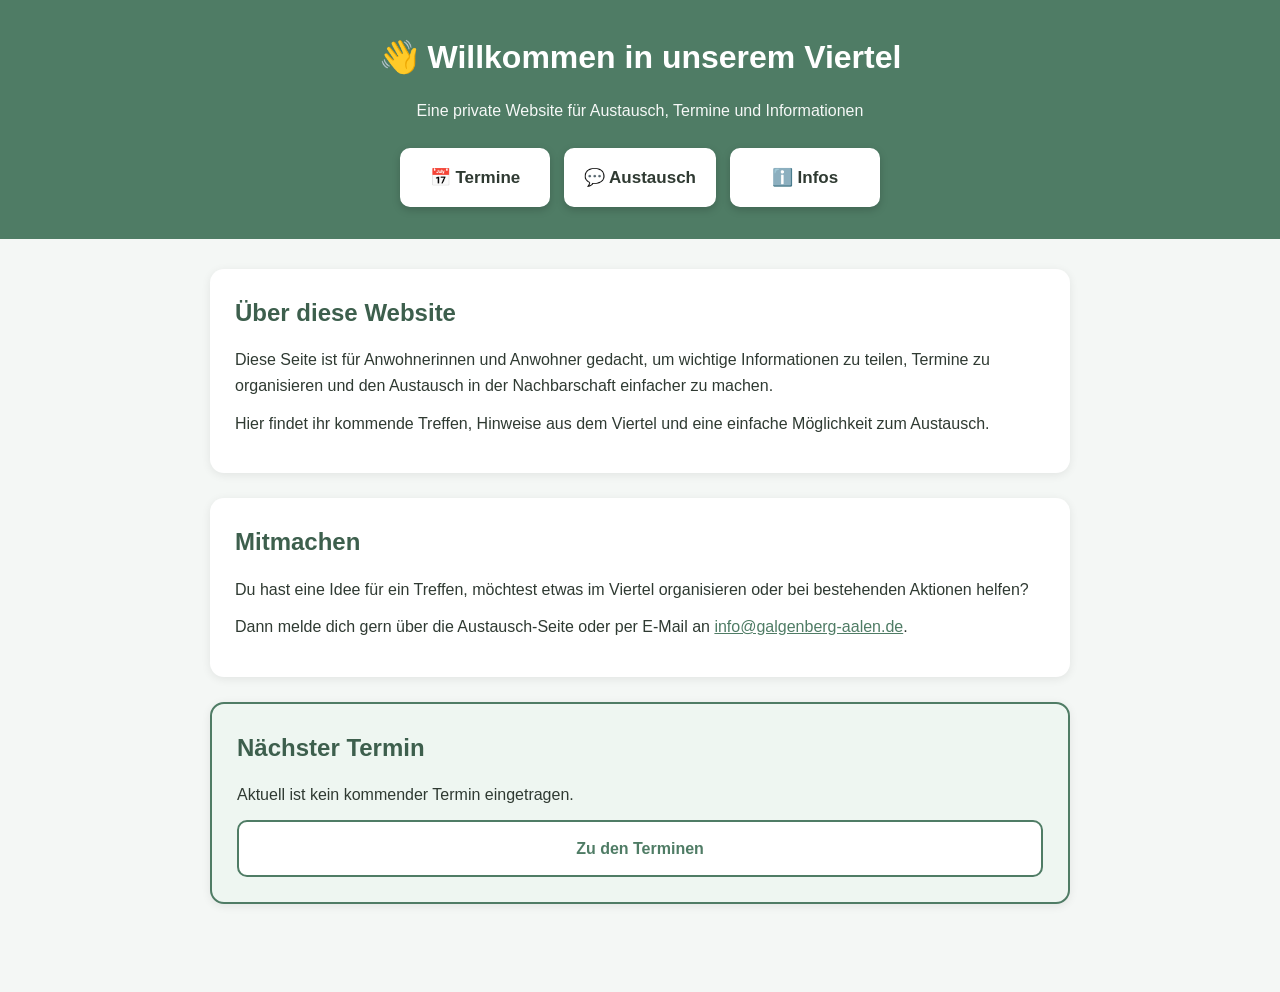
==== index.html @ ee24a467 "Update index.html" ====
<!-- ==========================================
     index.html
     ========================================== -->

<!DOCTYPE html>
<html lang="de">
<head>
  <meta charset="UTF-8">
  <meta name="viewport" content="width=device-width, initial-scale=1.0">
  <meta name="robots" content="noindex, nofollow">
  <title>Nachbarschaft Galgenberg</title>
  <link rel="canonical" href="https://galgenbergaalen.github.io/Nachbarschaft/index.html">
  <link rel="stylesheet" href="styles.css">
</head>
<body>

  <header>
    <h1>👋 Willkommen in unserem Viertel</h1>
    <p>Eine private Website für Austausch, Termine und Informationen</p>

    <nav class="header-nav" aria-label="Hauptnavigation">
      <ul class="header-button-list">
        <li><a class="header-link-button" href="events.html">📅 Termine</a></li>
        <li><a class="header-link-button" href="contact.html">💬 Austausch</a></li>
        <li><a class="header-link-button" href="info.html">ℹ️ Infos</a></li>
      </ul>
    </nav>
  </header>

  <main>

    <article class="box">
      <h2>Über diese Website</h2>
      <p>
        Diese Seite ist für Anwohnerinnen und Anwohner gedacht, um wichtige Informationen zu teilen,
        Termine zu organisieren und den Austausch in der Nachbarschaft einfacher zu machen.
      </p>
      <p>
        Hier findet ihr kommende Treffen, Hinweise aus dem Viertel und eine einfache Möglichkeit zum Austausch.
      </p>
    </article>

    <article class="box">
      <h2>Mitmachen</h2>
      <p>
        Du hast eine Idee für ein Treffen, möchtest etwas im Viertel organisieren oder bei bestehenden Aktionen helfen?
      </p>
      <p>
        Dann melde dich gern über die Austausch-Seite oder per E-Mail an
        <a href="mailto:info@galgenberg-aalen.de">info@galgenberg-aalen.de</a>.
      </p>
    </article>

    <article class="box highlight-box" id="nextEventBox">
      <h2>Nächster Termin</h2>
      <div id="nextEventContent">
        <p>Wird geladen ...</p>
      </div>
      <a class="link-button" href="events.html">Zu den Terminen</a>
    </article>

  </main>

  <footer id="footer"></footer>

  <script src="events-data.js"></script>
  <script src="footer-include.js"></script>

  <script>
    function getTodayString() {
      const today = new Date();
      const year = today.getFullYear();
      const month = String(today.getMonth() + 1).padStart(2, "0");
      const day = String(today.getDate()).padStart(2, "0");
      return `${year}-${month}-${day}`;
    }

    function formatDate(dateString) {
      const date = new Date(`${dateString}T00:00:00`);
      return date.toLocaleDateString("de-DE", {
        weekday: "long",
        day: "2-digit",
        month: "long",
        year: "numeric"
      });
    }

    function shouldShowCancelNote(event) {
      return event.isCancelled === true &&
             event.cancelNote &&
             event.cancelNote.trim() !== "" &&
             event.date === getTodayString();
    }

    function getNextEvent() {
      const today = getTodayString();

      return events
        .filter(event => event.date >= today)
        .sort((a, b) => {
          if (a.date === b.date) {
            return a.startTime.localeCompare(b.startTime);
          }
          return a.date.localeCompare(b.date);
        })[0];
    }

    function renderNextEvent() {
      const container = document.getElementById("nextEventContent");
      const nextEvent = getNextEvent();

      if (!nextEvent) {
        container.innerHTML = `
          <p>Aktuell ist kein kommender Termin eingetragen.</p>
        `;
        return;
      }

      const isToday = nextEvent.date === getTodayString();
      const showCancelNote = shouldShowCancelNote(nextEvent);

      let statusText = "Nächster Termin";
      let statusClass = "next-event-status";

      if (isToday) {
        statusText = "Heute";
        statusClass += " status-today";
      }

      if (nextEvent.isCancelled) {
        statusText = isToday ? "Heute mit Hinweis" : "Geänderter Termin";
        statusClass += " status-cancelled";
      }

      container.innerHTML = `
        <p class="${statusClass}">${statusText}</p>

        <div class="${nextEvent.isCancelled ? "cancelled-text" : ""}">
          <p class="next-date">${formatDate(nextEvent.date)} um ${nextEvent.startTime} Uhr</p>
          <p class="next-title">${nextEvent.title}</p>
          <p>${nextEvent.shortText}</p>
          <p class="muted-text"><strong>Treffpunkt:</strong> ${nextEvent.location}</p>
        </div>

        ${showCancelNote ? `
          <div class="weather-note-box">
            ${nextEvent.cancelNote}
          </div>
        ` : ""}
      `;
    }

    renderNextEvent();
  </script>

</body>
</html>
---- styles.css ----
/* ==========================================
   styles.css
   ========================================== */

* {
    margin: 0;
    padding: 0;
    box-sizing: border-box;
}

body {
    font-family: Arial, sans-serif;
    background-color: #f4f7f5;
    color: #2f3a32;
    line-height: 1.6;
}

header {
    background-color: #4f7c65;
    color: white;
    text-align: center;
    padding: 32px 20px;
}

header p {
    margin-top: 8px;
    margin-bottom: 0;
    opacity: 0.95;
}

/* ==========================================
   Header-Navigation
   ========================================== */

.header-nav {
    margin-top: 24px;
}

.header-button-list {
    list-style: none;
    display: flex;
    justify-content: center;
    gap: 14px;
    padding: 0;
    margin: 0;
    flex-wrap: wrap;
}

.header-button-list li {
    margin: 0;
}

.header-link-button {
    display: inline-block;
    min-width: 150px;
    background-color: #ffffff;
    color: #2f3a32;
    text-decoration: none;
    padding: 14px 18px;
    border: 2px solid #ffffff;
    border-radius: 10px;
    font-size: 17px;
    font-weight: bold;
    box-shadow: 0 3px 8px rgba(0, 0, 0, 0.18);
    transition: background-color 0.2s ease, color 0.2s ease, transform 0.2s ease;
}

.header-link-button:hover {
    background-color: #f4f7f5;
    color: #2f3a32;
    text-decoration: none;
    transform: translateY(-2px);
}

main {
    max-width: 900px;
    margin: 30px auto;
    padding: 0 20px;
}

footer {
    text-align: center;
    padding: 24px 20px;
    color: #666;
    font-size: 14px;
    margin-top: 40px;
}

footer p {
    margin-bottom: 8px;
}

footer p:last-child {
    margin-bottom: 0;
}

footer a {
    color: #4f7c65;
    text-decoration: none;
    margin: 0 6px;
}

footer a:hover {
    text-decoration: underline;
}

h1, h2, h3 {
    margin-bottom: 15px;
}

h2 {
    color: #3d5f4d;
}

p {
    margin-bottom: 12px;
}

a {
    color: #4f7c65;
}

a:hover {
    text-decoration: underline;
}

/* ==========================================
   Allgemeine Boxen / Karten
   ========================================== */

.box {
    background: white;
    padding: 25px;
    border-radius: 14px;
    box-shadow: 0 2px 10px rgba(0, 0, 0, 0.08);
    margin-bottom: 25px;
}

.box:last-child {
    margin-bottom: 0;
}

.highlight-box {
    background: #eef6f1;
    border: 2px solid #4f7c65;
}

.content-image {
    display: block;
    width: 100%;
    border-radius: 12px;
    margin-top: 20px;
}

/* ==========================================
   Button-Links
   ========================================== */

.link-button,
.back-link,
.calendar-link {
    display: inline-block;
    background-color: white;
    color: #4f7c65;
    text-decoration: none;
    padding: 14px 18px;
    border: 2px solid #4f7c65;
    border-radius: 10px;
    font-weight: bold;
    transition: background-color 0.2s ease, color 0.2s ease, transform 0.2s ease;
}

.link-button:hover,
.back-link:hover,
.calendar-link:hover {
    background-color: #4f7c65;
    color: white;
    text-decoration: none;
    transform: translateY(-2px);
}

.link-button {
    display: block;
    width: 100%;
    text-align: center;
}

.back-link {
    margin-top: 24px;
}

.calendar-link {
    margin-top: 0;
    text-align: center;
    display: inline-flex;
    align-items: center;
    justify-content: center;
    gap: 8px;
}

.calendar-icon {
    font-size: 16px;
    line-height: 1;
}

.all-ics-link {
    width: 100%;
}

.sub-nav {
    margin-bottom: 20px;
    display: flex;
    gap: 12px;
    flex-wrap: wrap;
}

/* ==========================================
   Listen / Navigation
   ========================================== */

.button-list {
    list-style: none;
    padding: 0;
    margin: 0;
}

.button-list li {
    margin-bottom: 12px;
}

.button-list li:last-child {
    margin-bottom: 0;
}

/* ==========================================
   Startseite
   ========================================== */

.next-event-status {
    display: inline-block;
    background: #757575;
    color: white;
    border-radius: 999px;
    padding: 6px 10px;
    font-size: 13px;
    font-weight: bold;
    margin-bottom: 12px;
}

.next-date {
    font-size: 20px;
    font-weight: bold;
    color: #4f7c65;
    margin-bottom: 8px;
}

.next-title {
    font-size: 18px;
    margin-bottom: 10px;
}

.is-cancelled {
    text-decoration: line-through;
    opacity: 0.7;
}

.muted-text {
    color: #617066;
}

.cta-box p:last-child {
    margin-bottom: 0;
}

.weather-note-box {
    margin: 16px 0 20px;
    padding: 14px 16px;
    background-color: #fff7ef;
    border: 2px solid #f28c28;
    border-radius: 12px;
    color: #b85c00;
    font-weight: bold;
    line-height: 1.5;
}

/* ==========================================
   Events
   ========================================== */

.events-controls {
    margin-bottom: 20px;
}

.filter-bar {
    display: flex;
    gap: 10px;
    margin-bottom: 14px;
    flex-wrap: wrap;
}

.filter-button {
    border: none;
    padding: 10px 14px;
    border-radius: 8px;
    cursor: pointer;
    background: #e7efe9;
    color: #2f3a32;
    font-size: 14px;
    transition: background 0.2s ease, color 0.2s ease;
}

.filter-button:hover {
    background: #dbe8de;
}

.filter-button.active {
    background: #4f7c65;
    color: white;
}

#eventList {
    list-style: none;
    padding: 0;
    margin: 0;
}

.event-item {
    margin-bottom: 12px;
}

.event-link {
    display: block;
    width: 100%;
    text-align: left;
    padding: 16px;
    border-radius: 12px;
    background: #fff;
    cursor: pointer;
    box-shadow: 0 2px 6px rgba(0, 0, 0, 0.08);
    transition: transform 0.2s ease, background 0.2s ease, box-shadow 0.2s ease;
    position: relative;
    border: none;
    font-size: 16px;
    color: #2f3a32;
}

.event-link:hover {
    background: #edf4ef;
    transform: translateY(-2px);
    box-shadow: 0 6px 16px rgba(0, 0, 0, 0.10);
}

.event-link.active {
    border: 2px solid #4f7c65;
}

.next-event {
    border: 2px solid #ff9800;
    background: #fff8e6;
}

.next-event::before {
    content: "Nächster Termin";
    position: absolute;
    top: -10px;
    left: 10px;
    background: #ff9800;
    color: white;
    padding: 3px 8px;
    font-size: 12px;
    border-radius: 6px;
}

.today-event {
    border: 2px solid #d32f2f;
    background: #fdecec;
}

.today-event::before {
    content: "Heute";
    position: absolute;
    top: -10px;
    left: 10px;
    background: #d32f2f;
    color: white;
    padding: 3px 8px;
    font-size: 12px;
    border-radius: 6px;
    font-weight: bold;
}

.cancelled-event {
    border: 2px solid #757575;
    background: #f4f4f4;
    opacity: 0.95;
    text-decoration: line-through;
}

.cancelled-event::before {
    content: "Heute nur Stehbier aufgrund des Wetters";
    position: absolute;
    top: -10px;
    left: 10px;
    background: #757575;
    color: white;
    padding: 4px 8px;
    font-size: 11px;
    border-radius: 6px;
    font-weight: bold;
    max-width: calc(100% - 20px);
    white-space: normal;
    line-height: 1.3;
}

.past-event {
    opacity: 0.75;
}

.hidden {
    display: none;
}

.event-details {
    margin-top: 30px;
    padding-top: 10px;
}

#selectedEvent {
    display: none;
    color: #4f7c65;
    margin-bottom: 15px;
}

#eventImage {
    display: none;
    width: 100%;
    max-height: 420px;
    object-fit: contain;
    border-radius: 12px;
    opacity: 0;
    transform: translateY(15px);
    transition: opacity 0.5s ease, transform 0.5s ease;
    margin-bottom: 16px;
}

#eventImage.visible {
    opacity: 1;
    transform: translateY(0);
}

.event-meta {
    display: none;
    background: #f8fbf9;
    border-radius: 12px;
    padding: 18px;
    margin-top: 10px;
}

.event-meta p:last-child {
    margin-bottom: 0;
}

.status-badge {
    display: inline-block;
    background: #4f7c65;
    color: white;
    border-radius: 999px;
    padding: 6px 10px;
    font-size: 13px;
    font-weight: bold;
    margin-bottom: 12px;
}

.status-cancelled {
    background: #757575;
}

.status-today {
    background: #d32f2f;
}

.cancel-note {
    background: #fff3cd;
    border-left: 4px solid #ff9800;
    padding: 12px 14px;
    border-radius: 10px;
    margin-bottom: 14px;
    color: #5b4a00;
}

.calendar-buttons {
    display: flex;
    gap: 12px;
    flex-wrap: wrap;
    margin-top: 18px;
}

.all-events-download {
    margin-top: 24px;
}

#noResults {
    display: none;
    margin-top: 10px;
    color: #6b756d;
}

/* ==========================================
   Austausch
   ========================================== */

.notice {
    background: #f8fbf9;
    border-left: 4px solid #4f7c65;
    padding: 14px 16px;
    border-radius: 10px;
}

/* ==========================================
   Fokus
   ========================================== */

.link-button:focus,
.back-link:focus,
.calendar-link:focus,
.filter-button:focus,
.event-link:focus,
.header-link-button:focus,
footer a:focus {
    outline: 3px solid #ff9800;
    outline-offset: 2px;
}

/* ==========================================
   Responsive
   ========================================== */

@media (max-width: 700px) {
    header {
        padding: 24px 16px;
    }

    .header-button-list {
        flex-direction: column;
        align-items: stretch;
    }

    .header-link-button {
        width: 100%;
    }

    main {
        margin: 20px auto;
        padding: 0 14px;
    }

    .box {
        padding: 18px;
    }

    .filter-bar,
    .sub-nav,
    .calendar-buttons {
        flex-direction: column;
        align-items: stretch;
    }

    .filter-button,
    .back-link,
    .calendar-link,
    .all-ics-link {
        width: 100%;
        text-align: center;
    }

    .event-link {
        font-size: 15px;
        padding: 14px;
    }

    .next-date {
        font-size: 18px;
    }

    .next-title {
        font-size: 17px;
    }
}
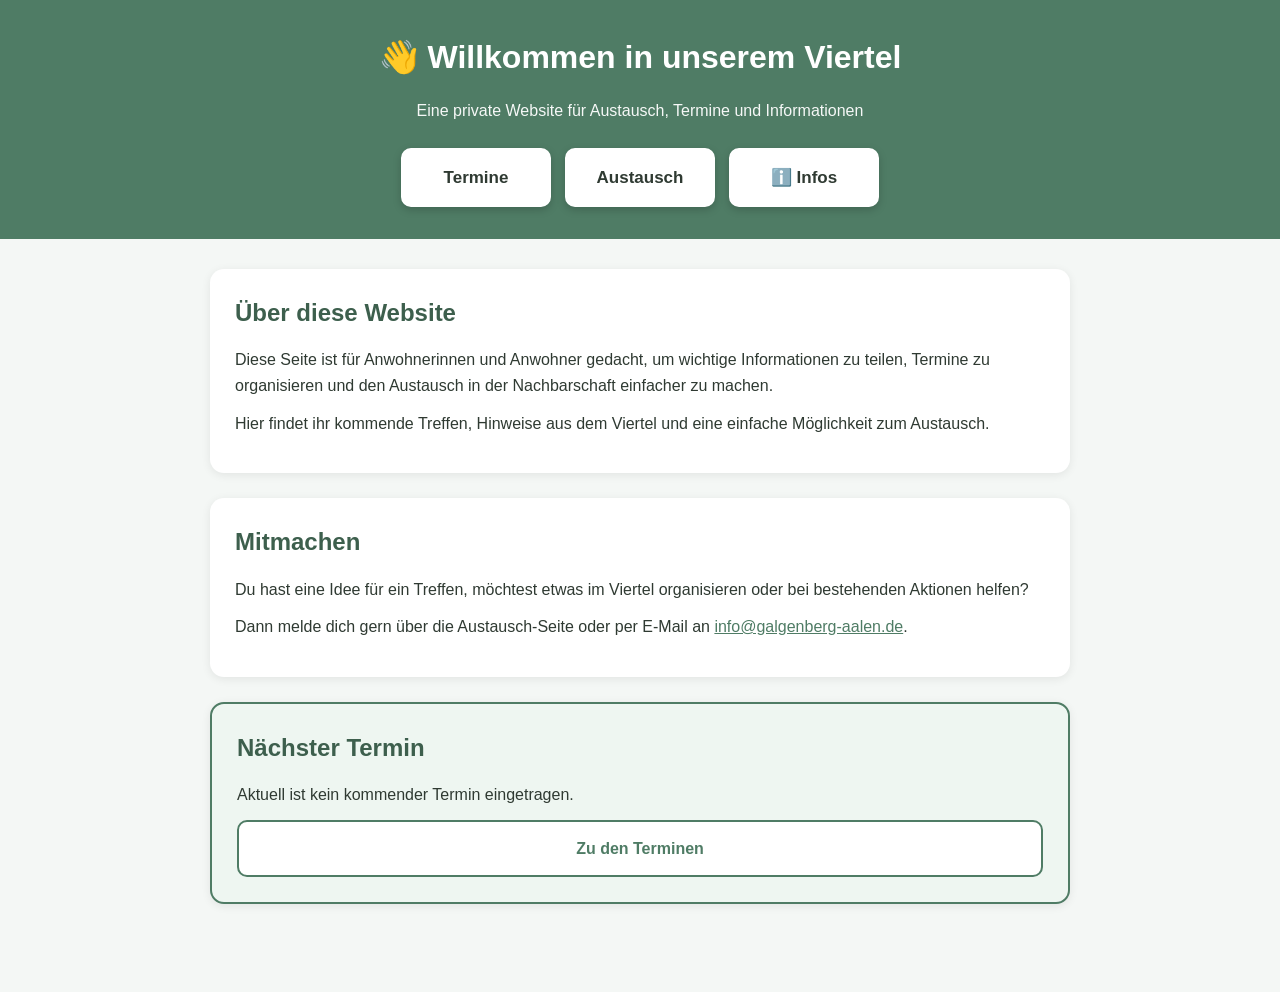
==== commit 2ad22235: "Update index.html" ====
--- a/index.html
+++ b/index.html
@@ -19,10 +19,10 @@
     <p>Eine private Website für Austausch, Termine und Informationen</p>
 
     <nav class="header-nav" aria-label="Hauptnavigation">
-      <ul class="header-button-list">
-        <li><a class="header-link-button" href="events.html">📅 Termine</a></li>
-        <li><a class="header-link-button" href="contact.html">💬 Austausch</a></li>
-        <li><a class="header-link-button" href="info.html">ℹ️ Infos</a></li>
+           <ul class="header-button-list">
+  <li><a href="events.html" class="header-link-button"> Termine</a></li>
+  <li><a href="austausch.html" class="header-link-button"> Austausch</a></li>
+  <li><a href="infos.html" class="header-link-button">ℹ️ Infos</a></li>
       </ul>
     </nav>
   </header>
--- a/styles.css
+++ b/styles.css
@@ -3,29 +3,29 @@
    ========================================== */
 
 * {
-    margin: 0;
-    padding: 0;
-    box-sizing: border-box;
+  margin: 0;
+  padding: 0;
+  box-sizing: border-box;
 }
 
 body {
-    font-family: Arial, sans-serif;
-    background-color: #f4f7f5;
-    color: #2f3a32;
-    line-height: 1.6;
+  font-family: Arial, sans-serif;
+  background-color: #f4f7f5;
+  color: #2f3a32;
+  line-height: 1.6;
 }
 
 header {
-    background-color: #4f7c65;
-    color: white;
-    text-align: center;
-    padding: 32px 20px;
+  background-color: #4f7c65;
+  color: white;
+  text-align: center;
+  padding: 32px 20px;
 }
 
 header p {
-    margin-top: 8px;
-    margin-bottom: 0;
-    opacity: 0.95;
+  margin-top: 8px;
+  margin-bottom: 0;
+  opacity: 0.95;
 }
 
 /* ==========================================
@@ -33,95 +33,97 @@
    ========================================== */
 
 .header-nav {
-    margin-top: 24px;
+  margin-top: 24px;
 }
 
 .header-button-list {
-    list-style: none;
-    display: flex;
-    justify-content: center;
-    gap: 14px;
-    padding: 0;
-    margin: 0;
-    flex-wrap: wrap;
+  list-style: none;
+  display: flex;
+  justify-content: center;
+  gap: 14px;
+  padding: 0;
+  margin: 0;
+  flex-wrap: wrap;
 }
 
 .header-button-list li {
-    margin: 0;
+  margin: 0;
 }
 
 .header-link-button {
-    display: inline-block;
-    min-width: 150px;
-    background-color: #ffffff;
-    color: #2f3a32;
-    text-decoration: none;
-    padding: 14px 18px;
-    border: 2px solid #ffffff;
-    border-radius: 10px;
-    font-size: 17px;
-    font-weight: bold;
-    box-shadow: 0 3px 8px rgba(0, 0, 0, 0.18);
-    transition: background-color 0.2s ease, color 0.2s ease, transform 0.2s ease;
+  display: inline-block;
+  min-width: 150px;
+  background-color: #ffffff;
+  color: #2f3a32;
+  text-decoration: none;
+  padding: 14px 18px;
+  border: 2px solid #ffffff;
+  border-radius: 10px;
+  font-size: 17px;
+  font-weight: bold;
+  box-shadow: 0 3px 8px rgba(0, 0, 0, 0.18);
+  transition: background-color 0.2s ease, color 0.2s ease, transform 0.2s ease;
 }
 
 .header-link-button:hover {
-    background-color: #f4f7f5;
-    color: #2f3a32;
-    text-decoration: none;
-    transform: translateY(-2px);
+  background-color: #f4f7f5;
+  color: #2f3a32;
+  text-decoration: none;
+  transform: translateY(-2px);
 }
 
 main {
-    max-width: 900px;
-    margin: 30px auto;
-    padding: 0 20px;
+  max-width: 900px;
+  margin: 30px auto;
+  padding: 0 20px;
 }
 
 footer {
-    text-align: center;
-    padding: 24px 20px;
-    color: #666;
-    font-size: 14px;
-    margin-top: 40px;
+  text-align: center;
+  padding: 24px 20px;
+  color: #666;
+  font-size: 14px;
+  margin-top: 40px;
 }
 
 footer p {
-    margin-bottom: 8px;
+  margin-bottom: 8px;
 }
 
 footer p:last-child {
-    margin-bottom: 0;
+  margin-bottom: 0;
 }
 
 footer a {
-    color: #4f7c65;
-    text-decoration: none;
-    margin: 0 6px;
+  color: #4f7c65;
+  text-decoration: none;
+  margin: 0 6px;
 }
 
 footer a:hover {
-    text-decoration: underline;
-}
-
-h1, h2, h3 {
-    margin-bottom: 15px;
+  text-decoration: underline;
+}
+
+h1,
+h2,
+h3 {
+  margin-bottom: 15px;
 }
 
 h2 {
-    color: #3d5f4d;
+  color: #3d5f4d;
 }
 
 p {
-    margin-bottom: 12px;
+  margin-bottom: 12px;
 }
 
 a {
-    color: #4f7c65;
+  color: #4f7c65;
 }
 
 a:hover {
-    text-decoration: underline;
+  text-decoration: underline;
 }
 
 /* ==========================================
@@ -129,27 +131,27 @@
    ========================================== */
 
 .box {
-    background: white;
-    padding: 25px;
-    border-radius: 14px;
-    box-shadow: 0 2px 10px rgba(0, 0, 0, 0.08);
-    margin-bottom: 25px;
+  background: white;
+  padding: 25px;
+  border-radius: 14px;
+  box-shadow: 0 2px 10px rgba(0, 0, 0, 0.08);
+  margin-bottom: 25px;
 }
 
 .box:last-child {
-    margin-bottom: 0;
+  margin-bottom: 0;
 }
 
 .highlight-box {
-    background: #eef6f1;
-    border: 2px solid #4f7c65;
+  background: #eef6f1;
+  border: 2px solid #4f7c65;
 }
 
 .content-image {
-    display: block;
-    width: 100%;
-    border-radius: 12px;
-    margin-top: 20px;
+  display: block;
+  width: 100%;
+  border-radius: 12px;
+  margin-top: 20px;
 }
 
 /* ==========================================
@@ -159,59 +161,59 @@
 .link-button,
 .back-link,
 .calendar-link {
-    display: inline-block;
-    background-color: white;
-    color: #4f7c65;
-    text-decoration: none;
-    padding: 14px 18px;
-    border: 2px solid #4f7c65;
-    border-radius: 10px;
-    font-weight: bold;
-    transition: background-color 0.2s ease, color 0.2s ease, transform 0.2s ease;
+  display: inline-block;
+  background-color: white;
+  color: #4f7c65;
+  text-decoration: none;
+  padding: 14px 18px;
+  border: 2px solid #4f7c65;
+  border-radius: 10px;
+  font-weight: bold;
+  transition: background-color 0.2s ease, color 0.2s ease, transform 0.2s ease;
 }
 
 .link-button:hover,
 .back-link:hover,
 .calendar-link:hover {
-    background-color: #4f7c65;
-    color: white;
-    text-decoration: none;
-    transform: translateY(-2px);
+  background-color: #4f7c65;
+  color: white;
+  text-decoration: none;
+  transform: translateY(-2px);
 }
 
 .link-button {
-    display: block;
-    width: 100%;
-    text-align: center;
+  display: block;
+  width: 100%;
+  text-align: center;
 }
 
 .back-link {
-    margin-top: 24px;
+  margin-top: 24px;
 }
 
 .calendar-link {
-    margin-top: 0;
-    text-align: center;
-    display: inline-flex;
-    align-items: center;
-    justify-content: center;
-    gap: 8px;
+  margin-top: 0;
+  text-align: center;
+  display: inline-flex;
+  align-items: center;
+  justify-content: center;
+  gap: 8px;
 }
 
 .calendar-icon {
-    font-size: 16px;
-    line-height: 1;
+  font-size: 16px;
+  line-height: 1;
 }
 
 .all-ics-link {
-    width: 100%;
+  width: 100%;
 }
 
 .sub-nav {
-    margin-bottom: 20px;
-    display: flex;
-    gap: 12px;
-    flex-wrap: wrap;
+  margin-bottom: 20px;
+  display: flex;
+  gap: 12px;
+  flex-wrap: wrap;
 }
 
 /* ==========================================
@@ -219,17 +221,17 @@
    ========================================== */
 
 .button-list {
-    list-style: none;
-    padding: 0;
-    margin: 0;
+  list-style: none;
+  padding: 0;
+  margin: 0;
 }
 
 .button-list li {
-    margin-bottom: 12px;
+  margin-bottom: 12px;
 }
 
 .button-list li:last-child {
-    margin-bottom: 0;
+  margin-bottom: 0;
 }
 
 /* ==========================================
@@ -237,50 +239,60 @@
    ========================================== */
 
 .next-event-status {
-    display: inline-block;
-    background: #757575;
-    color: white;
-    border-radius: 999px;
-    padding: 6px 10px;
-    font-size: 13px;
-    font-weight: bold;
-    margin-bottom: 12px;
+  display: inline-block;
+  background: #757575;
+  color: white;
+  border-radius: 999px;
+  padding: 6px 10px;
+  font-size: 13px;
+  font-weight: bold;
+  margin-bottom: 12px;
 }
 
 .next-date {
-    font-size: 20px;
-    font-weight: bold;
-    color: #4f7c65;
-    margin-bottom: 8px;
+  font-size: 20px;
+  font-weight: bold;
+  color: #4f7c65;
+  margin-bottom: 8px;
 }
 
 .next-title {
-    font-size: 18px;
-    margin-bottom: 10px;
-}
-
-.is-cancelled {
-    text-decoration: line-through;
-    opacity: 0.7;
+  font-size: 18px;
+  margin-bottom: 10px;
+}
+
+.status-cancelled {
+  background: #757575;
+}
+
+.status-today {
+  background: #d32f2f;
+}
+
+.cancelled-text {
+  text-decoration: line-through;
+  opacity: 0.7;
 }
 
 .muted-text {
-    color: #617066;
+  color: #617066;
 }
 
 .cta-box p:last-child {
-    margin-bottom: 0;
+  margin-bottom: 0;
 }
 
 .weather-note-box {
-    margin: 16px 0 20px;
-    padding: 14px 16px;
-    background-color: #fff7ef;
-    border: 2px solid #f28c28;
-    border-radius: 12px;
-    color: #b85c00;
-    font-weight: bold;
-    line-height: 1.5;
+  margin: 16px 0 20px;
+  padding: 14px 16px;
+  background-color: #fff7ef;
+  border: 2px solid #f28c28;
+  border-radius: 12px;
+  color: #b85c00;
+  font-weight: bold;
+  line-height: 1.5;
+  text-decoration: none;
+  opacity: 1;
 }
 
 /* ==========================================
@@ -288,221 +300,210 @@
    ========================================== */
 
 .events-controls {
-    margin-bottom: 20px;
+  margin-bottom: 20px;
 }
 
 .filter-bar {
-    display: flex;
-    gap: 10px;
-    margin-bottom: 14px;
-    flex-wrap: wrap;
+  display: flex;
+  gap: 10px;
+  margin-bottom: 14px;
+  flex-wrap: wrap;
 }
 
 .filter-button {
-    border: none;
-    padding: 10px 14px;
-    border-radius: 8px;
-    cursor: pointer;
-    background: #e7efe9;
-    color: #2f3a32;
-    font-size: 14px;
-    transition: background 0.2s ease, color 0.2s ease;
+  border: none;
+  padding: 10px 14px;
+  border-radius: 8px;
+  cursor: pointer;
+  background: #e7efe9;
+  color: #2f3a32;
+  font-size: 14px;
+  transition: background 0.2s ease, color 0.2s ease;
 }
 
 .filter-button:hover {
-    background: #dbe8de;
+  background: #dbe8de;
 }
 
 .filter-button.active {
-    background: #4f7c65;
-    color: white;
+  background: #4f7c65;
+  color: white;
 }
 
 #eventList {
-    list-style: none;
-    padding: 0;
-    margin: 0;
+  list-style: none;
+  padding: 0;
+  margin: 0;
 }
 
 .event-item {
-    margin-bottom: 12px;
+  margin-bottom: 12px;
 }
 
 .event-link {
-    display: block;
-    width: 100%;
-    text-align: left;
-    padding: 16px;
-    border-radius: 12px;
-    background: #fff;
-    cursor: pointer;
-    box-shadow: 0 2px 6px rgba(0, 0, 0, 0.08);
-    transition: transform 0.2s ease, background 0.2s ease, box-shadow 0.2s ease;
-    position: relative;
-    border: none;
-    font-size: 16px;
-    color: #2f3a32;
+  display: block;
+  width: 100%;
+  text-align: left;
+  padding: 16px;
+  border-radius: 12px;
+  background: #fff;
+  cursor: pointer;
+  box-shadow: 0 2px 6px rgba(0, 0, 0, 0.08);
+  transition: transform 0.2s ease, background 0.2s ease, box-shadow 0.2s ease;
+  position: relative;
+  border: none;
+  font-size: 16px;
+  color: #2f3a32;
 }
 
 .event-link:hover {
-    background: #edf4ef;
-    transform: translateY(-2px);
-    box-shadow: 0 6px 16px rgba(0, 0, 0, 0.10);
+  background: #edf4ef;
+  transform: translateY(-2px);
+  box-shadow: 0 6px 16px rgba(0, 0, 0, 0.10);
 }
 
 .event-link.active {
-    border: 2px solid #4f7c65;
+  border: 2px solid #4f7c65;
+}
+
+.event-link-content {
+  display: block;
 }
 
 .next-event {
-    border: 2px solid #ff9800;
-    background: #fff8e6;
+  border: 2px solid #ff9800;
+  background: #fff8e6;
 }
 
 .next-event::before {
-    content: "Nächster Termin";
-    position: absolute;
-    top: -10px;
-    left: 10px;
-    background: #ff9800;
-    color: white;
-    padding: 3px 8px;
-    font-size: 12px;
-    border-radius: 6px;
+  content: "Nächster Termin";
+  position: absolute;
+  top: -10px;
+  left: 10px;
+  background: #ff9800;
+  color: white;
+  padding: 3px 8px;
+  font-size: 12px;
+  border-radius: 6px;
 }
 
 .today-event {
-    border: 2px solid #d32f2f;
-    background: #fdecec;
+  border: 2px solid #d32f2f;
+  background: #fdecec;
 }
 
 .today-event::before {
-    content: "Heute";
-    position: absolute;
-    top: -10px;
-    left: 10px;
-    background: #d32f2f;
-    color: white;
-    padding: 3px 8px;
-    font-size: 12px;
-    border-radius: 6px;
-    font-weight: bold;
+  content: "Heute";
+  position: absolute;
+  top: -10px;
+  left: 10px;
+  background: #d32f2f;
+  color: white;
+  padding: 3px 8px;
+  font-size: 12px;
+  border-radius: 6px;
+  font-weight: bold;
 }
 
 .cancelled-event {
-    border: 2px solid #757575;
-    background: #f4f4f4;
-    opacity: 0.95;
-    text-decoration: line-through;
-}
-
-.cancelled-event::before {
-    content: "Heute nur Stehbier aufgrund des Wetters";
-    position: absolute;
-    top: -10px;
-    left: 10px;
-    background: #757575;
-    color: white;
-    padding: 4px 8px;
-    font-size: 11px;
-    border-radius: 6px;
-    font-weight: bold;
-    max-width: calc(100% - 20px);
-    white-space: normal;
-    line-height: 1.3;
+  border: 2px solid #757575;
+  background: #f4f4f4;
+  opacity: 0.95;
+}
+
+.cancelled-event .event-link-content {
+  text-decoration: line-through;
+  opacity: 0.7;
+}
+
+.event-list-note {
+  display: block;
+  margin-top: 12px;
+  padding: 12px 14px;
+  background-color: #fff7ef;
+  border: 2px solid #f28c28;
+  border-radius: 12px;
+  color: #b85c00;
+  font-weight: bold;
+  line-height: 1.5;
+  text-decoration: none;
+  opacity: 1;
 }
 
 .past-event {
-    opacity: 0.75;
+  opacity: 0.75;
 }
 
 .hidden {
-    display: none;
+  display: none;
 }
 
 .event-details {
-    margin-top: 30px;
-    padding-top: 10px;
+  margin-top: 30px;
+  padding-top: 10px;
 }
 
 #selectedEvent {
-    display: none;
-    color: #4f7c65;
-    margin-bottom: 15px;
+  display: none;
+  color: #4f7c65;
+  margin-bottom: 15px;
 }
 
 #eventImage {
-    display: none;
-    width: 100%;
-    max-height: 420px;
-    object-fit: contain;
-    border-radius: 12px;
-    opacity: 0;
-    transform: translateY(15px);
-    transition: opacity 0.5s ease, transform 0.5s ease;
-    margin-bottom: 16px;
+  display: none;
+  width: 100%;
+  max-height: 420px;
+  object-fit: contain;
+  border-radius: 12px;
+  opacity: 0;
+  transform: translateY(15px);
+  transition: opacity 0.5s ease, transform 0.5s ease;
+  margin-bottom: 16px;
 }
 
 #eventImage.visible {
-    opacity: 1;
-    transform: translateY(0);
+  opacity: 1;
+  transform: translateY(0);
 }
 
 .event-meta {
-    display: none;
-    background: #f8fbf9;
-    border-radius: 12px;
-    padding: 18px;
-    margin-top: 10px;
+  display: none;
+  background: #f8fbf9;
+  border-radius: 12px;
+  padding: 18px;
+  margin-top: 10px;
 }
 
 .event-meta p:last-child {
-    margin-bottom: 0;
+  margin-bottom: 0;
 }
 
 .status-badge {
-    display: inline-block;
-    background: #4f7c65;
-    color: white;
-    border-radius: 999px;
-    padding: 6px 10px;
-    font-size: 13px;
-    font-weight: bold;
-    margin-bottom: 12px;
-}
-
-.status-cancelled {
-    background: #757575;
-}
-
-.status-today {
-    background: #d32f2f;
-}
-
-.cancel-note {
-    background: #fff3cd;
-    border-left: 4px solid #ff9800;
-    padding: 12px 14px;
-    border-radius: 10px;
-    margin-bottom: 14px;
-    color: #5b4a00;
+  display: inline-block;
+  background: #4f7c65;
+  color: white;
+  border-radius: 999px;
+  padding: 6px 10px;
+  font-size: 13px;
+  font-weight: bold;
+  margin-bottom: 12px;
 }
 
 .calendar-buttons {
-    display: flex;
-    gap: 12px;
-    flex-wrap: wrap;
-    margin-top: 18px;
+  display: flex;
+  gap: 12px;
+  flex-wrap: wrap;
+  margin-top: 18px;
 }
 
 .all-events-download {
-    margin-top: 24px;
+  margin-top: 24px;
 }
 
 #noResults {
-    display: none;
-    margin-top: 10px;
-    color: #6b756d;
+  display: none;
+  margin-top: 10px;
+  color: #6b756d;
 }
 
 /* ==========================================
@@ -510,10 +511,10 @@
    ========================================== */
 
 .notice {
-    background: #f8fbf9;
-    border-left: 4px solid #4f7c65;
-    padding: 14px 16px;
-    border-radius: 10px;
+  background: #f8fbf9;
+  border-left: 4px solid #4f7c65;
+  padding: 14px 16px;
+  border-radius: 10px;
 }
 
 /* ==========================================
@@ -527,8 +528,8 @@
 .event-link:focus,
 .header-link-button:focus,
 footer a:focus {
-    outline: 3px solid #ff9800;
-    outline-offset: 2px;
+  outline: 3px solid #ff9800;
+  outline-offset: 2px;
 }
 
 /* ==========================================
@@ -536,53 +537,53 @@
    ========================================== */
 
 @media (max-width: 700px) {
-    header {
-        padding: 24px 16px;
-    }
-
-    .header-button-list {
-        flex-direction: column;
-        align-items: stretch;
-    }
-
-    .header-link-button {
-        width: 100%;
-    }
-
-    main {
-        margin: 20px auto;
-        padding: 0 14px;
-    }
-
-    .box {
-        padding: 18px;
-    }
-
-    .filter-bar,
-    .sub-nav,
-    .calendar-buttons {
-        flex-direction: column;
-        align-items: stretch;
-    }
-
-    .filter-button,
-    .back-link,
-    .calendar-link,
-    .all-ics-link {
-        width: 100%;
-        text-align: center;
-    }
-
-    .event-link {
-        font-size: 15px;
-        padding: 14px;
-    }
-
-    .next-date {
-        font-size: 18px;
-    }
-
-    .next-title {
-        font-size: 17px;
-    }
-}
+  header {
+    padding: 24px 16px;
+  }
+
+  .header-button-list {
+    flex-direction: column;
+    align-items: stretch;
+  }
+
+  .header-link-button {
+    width: 100%;
+  }
+
+  main {
+    margin: 20px auto;
+    padding: 0 14px;
+  }
+
+  .box {
+    padding: 18px;
+  }
+
+  .filter-bar,
+  .sub-nav,
+  .calendar-buttons {
+    flex-direction: column;
+    align-items: stretch;
+  }
+
+  .filter-button,
+  .back-link,
+  .calendar-link,
+  .all-ics-link {
+    width: 100%;
+    text-align: center;
+  }
+
+  .event-link {
+    font-size: 15px;
+    padding: 14px;
+  }
+
+  .next-date {
+    font-size: 18px;
+  }
+
+  .next-title {
+    font-size: 17px;
+  }
+}
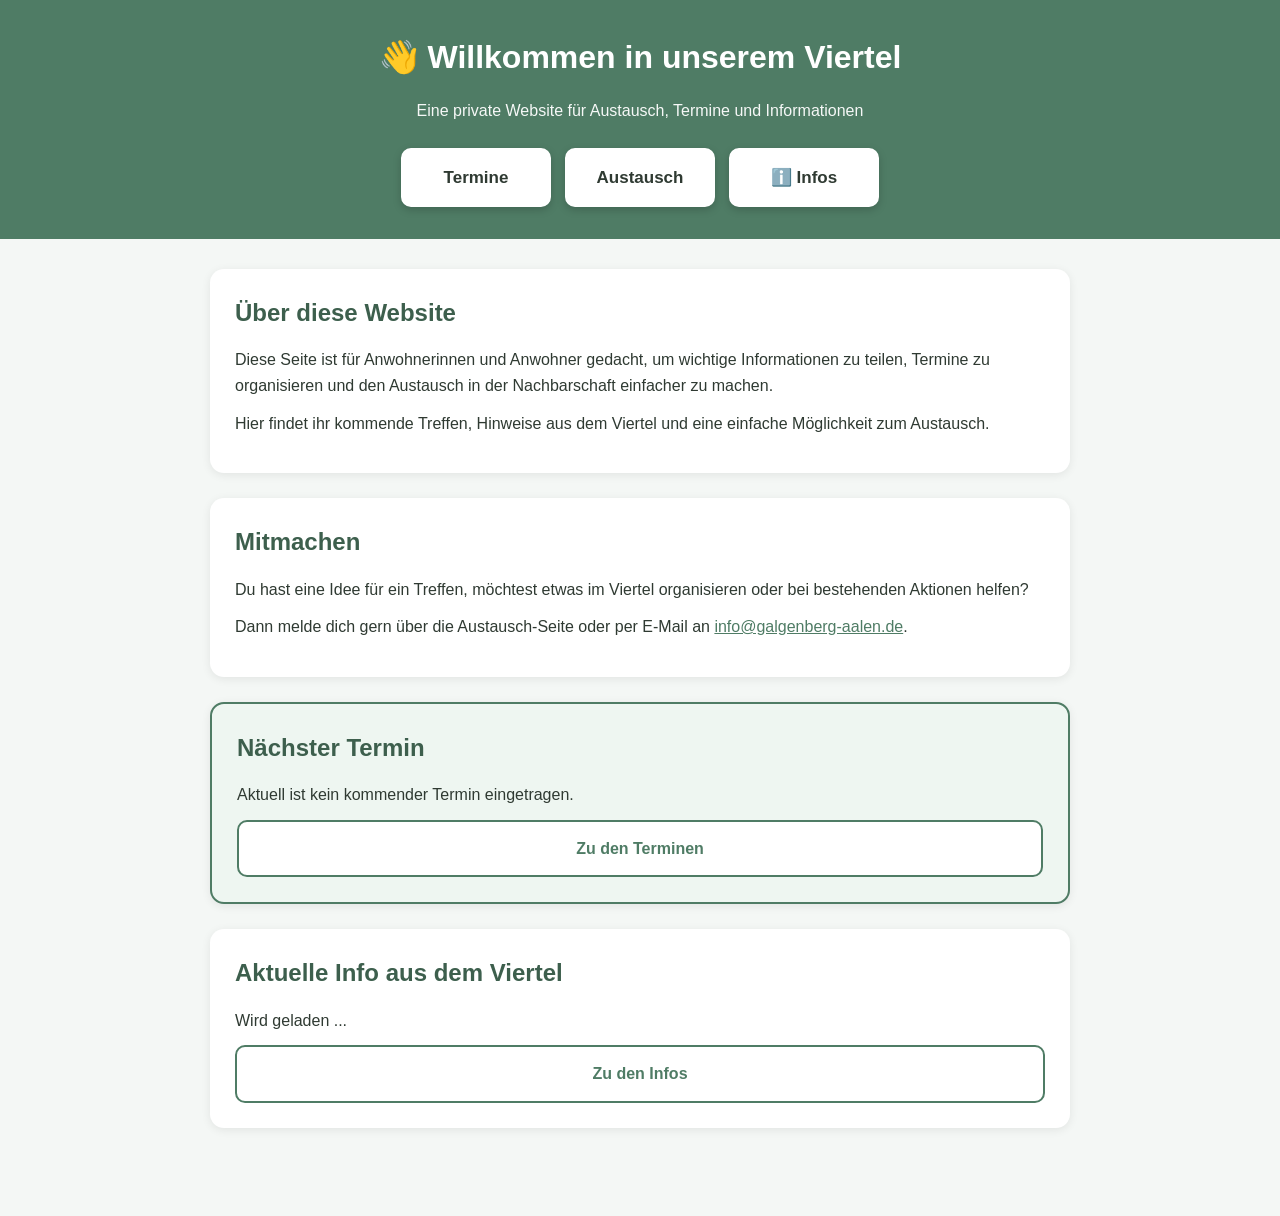
==== commit 627f7bed: "Update index.html" ====
--- a/index.html
+++ b/index.html
@@ -19,10 +19,10 @@
     <p>Eine private Website für Austausch, Termine und Informationen</p>
 
     <nav class="header-nav" aria-label="Hauptnavigation">
-           <ul class="header-button-list">
-  <li><a href="events.html" class="header-link-button"> Termine</a></li>
-  <li><a href="austausch.html" class="header-link-button"> Austausch</a></li>
-  <li><a href="infos.html" class="header-link-button">ℹ️ Infos</a></li>
+      <ul class="header-button-list">
+        <li><a href="events.html" class="header-link-button"> Termine</a></li>
+        <li><a href="austausch.html" class="header-link-button"> Austausch</a></li>
+        <li><a href="infos.html" class="header-link-button">ℹ️ Infos</a></li>
       </ul>
     </nav>
   </header>
@@ -59,11 +59,20 @@
       <a class="link-button" href="events.html">Zu den Terminen</a>
     </article>
 
+    <article class="box" id="latestInfoBox">
+      <h2>Aktuelle Info aus dem Viertel</h2>
+      <div id="latestInfoContent">
+        <p>Wird geladen ...</p>
+      </div>
+      <a class="link-button" href="infos.html">Zu den Infos</a>
+    </article>
+
   </main>
 
   <footer id="footer"></footer>
 
   <script src="events-data.js"></script>
+  <script src="infos-data.js"></script>
   <script src="footer-include.js"></script>
 
   <script>
@@ -150,7 +159,37 @@
       `;
     }
 
+    function getLatestInfo() {
+      return infos
+        .slice()
+        .sort((a, b) => b.date.localeCompare(a.date))[0];
+    }
+
+    function renderLatestInfo() {
+      const container = document.getElementById("latestInfoContent");
+      const latestInfo = getLatestInfo();
+
+      if (!latestInfo) {
+        container.innerHTML = `
+          <p>Aktuell ist keine Info eingetragen.</p>
+        `;
+        return;
+      }
+
+      container.innerHTML = `
+        <a href="infos.html" class="info-teaser-link">
+          <p class="info-status">Neuester Hinweis</p>
+          <p class="info-category">${latestInfo.category}</p>
+          <p class="info-date">${formatDate(latestInfo.date)}</p>
+          <p class="info-title">${latestInfo.title}</p>
+          <p>${latestInfo.shortText}</p>
+          <p class="muted-text"><strong>Ort:</strong> ${latestInfo.location}</p>
+        </a>
+      `;
+    }
+
     renderNextEvent();
+    renderLatestInfo();
   </script>
 
 </body>
--- a/styles.css
+++ b/styles.css
@@ -238,7 +238,8 @@
    Startseite
    ========================================== */
 
-.next-event-status {
+.next-event-status,
+.info-status {
   display: inline-block;
   background: #757575;
   color: white;
@@ -249,14 +250,16 @@
   margin-bottom: 12px;
 }
 
-.next-date {
+.next-date,
+.info-date {
   font-size: 20px;
   font-weight: bold;
   color: #4f7c65;
   margin-bottom: 8px;
 }
 
-.next-title {
+.next-title,
+.info-title {
   font-size: 18px;
   margin-bottom: 10px;
 }
@@ -293,6 +296,39 @@
   line-height: 1.5;
   text-decoration: none;
   opacity: 1;
+}
+
+.info-status {
+  background: #4f7c65;
+}
+
+.info-teaser-link {
+  display: block;
+  color: inherit;
+  text-decoration: none;
+  border-radius: 12px;
+  padding: 6px 0 2px;
+  transition: transform 0.2s ease;
+}
+
+.info-teaser-link:hover {
+  text-decoration: none;
+  transform: translateY(-2px);
+}
+
+.info-teaser-link p:last-child {
+  margin-bottom: 0;
+}
+
+.info-category {
+  display: inline-block;
+  font-size: 13px;
+  font-weight: bold;
+  color: #4f7c65;
+  background: #eef6f1;
+  border-radius: 999px;
+  padding: 6px 10px;
+  margin-bottom: 12px;
 }
 
 /* ==========================================
@@ -507,6 +543,55 @@
 }
 
 /* ==========================================
+   Infos
+   ========================================== */
+
+.info-list {
+  list-style: none;
+  padding: 0;
+  margin: 0;
+}
+
+.info-item {
+  background: #f8fbf9;
+  border-radius: 12px;
+  padding: 18px;
+  margin-bottom: 14px;
+  border-left: 4px solid #4f7c65;
+}
+
+.info-item:last-child {
+  margin-bottom: 0;
+}
+
+.info-item h3 {
+  margin-bottom: 8px;
+  font-size: 18px;
+}
+
+.info-item-date {
+  font-size: 14px;
+  font-weight: bold;
+  color: #4f7c65;
+  margin-bottom: 8px;
+}
+
+.info-item-meta {
+  color: #617066;
+  margin-bottom: 8px;
+}
+
+.info-item p:last-of-type {
+  margin-bottom: 0;
+}
+
+.info-item-link {
+  display: inline-block;
+  margin-top: 14px;
+  font-weight: bold;
+}
+
+/* ==========================================
    Austausch
    ========================================== */
 
@@ -527,7 +612,9 @@
 .filter-button:focus,
 .event-link:focus,
 .header-link-button:focus,
-footer a:focus {
+footer a:focus,
+.info-teaser-link:focus,
+.info-item-link:focus {
   outline: 3px solid #ff9800;
   outline-offset: 2px;
 }
@@ -579,11 +666,13 @@
     padding: 14px;
   }
 
-  .next-date {
+  .next-date,
+  .info-date {
     font-size: 18px;
   }
 
-  .next-title {
+  .next-title,
+  .info-title {
     font-size: 17px;
   }
 }
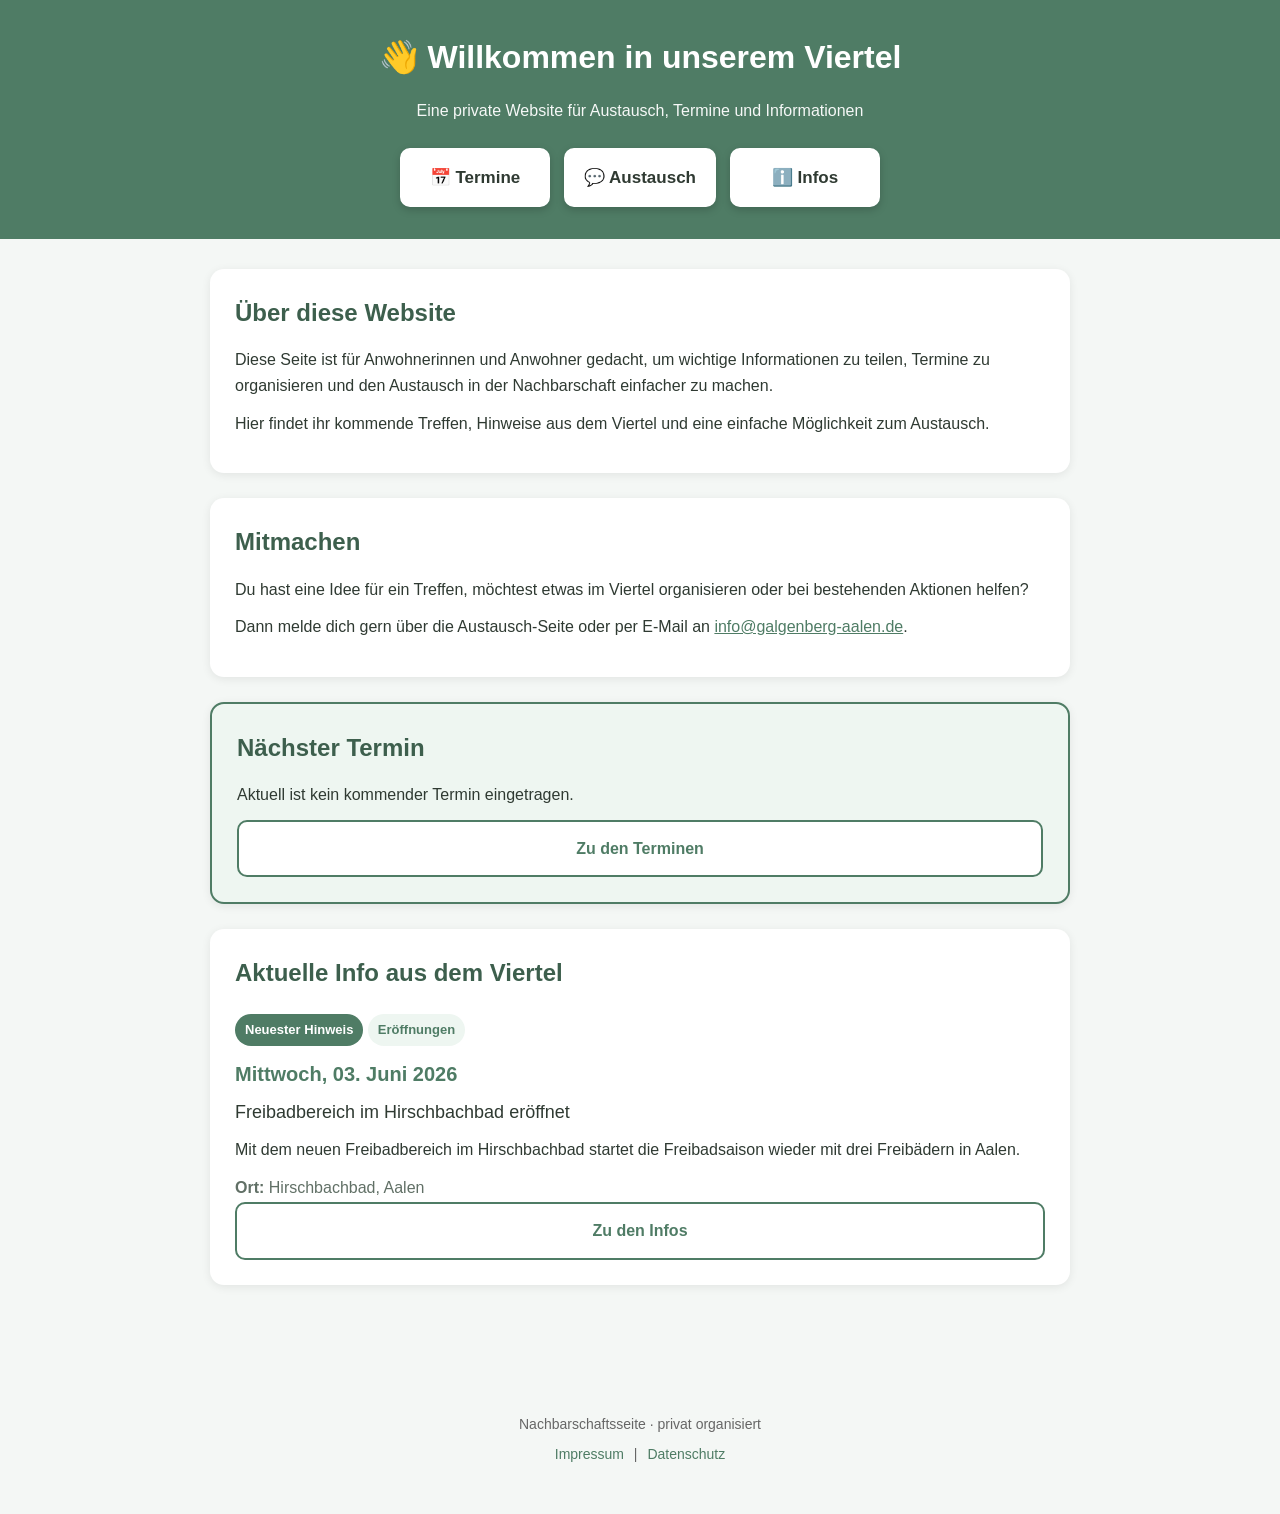
==== commit f298b470: "Update index.html" ====
--- a/index.html
+++ b/index.html
@@ -20,8 +20,8 @@
 
     <nav class="header-nav" aria-label="Hauptnavigation">
       <ul class="header-button-list">
-        <li><a href="events.html" class="header-link-button"> Termine</a></li>
-        <li><a href="austausch.html" class="header-link-button"> Austausch</a></li>
+        <li><a href="events.html" class="header-link-button">📅 Termine</a></li>
+        <li><a href="austausch.html" class="header-link-button">💬 Austausch</a></li>
         <li><a href="infos.html" class="header-link-button">ℹ️ Infos</a></li>
       </ul>
     </nav>
@@ -69,7 +69,7 @@
 
   </main>
 
-  <footer id="footer"></footer>
+  <footer id="site-footer" class="site-footer"></footer>
 
   <script src="events-data.js"></script>
   <script src="infos-data.js"></script>
--- a/styles.css
+++ b/styles.css
@@ -51,7 +51,9 @@
 }
 
 .header-link-button {
-  display: inline-block;
+  display: inline-flex;
+  align-items: center;
+  justify-content: center;
   min-width: 150px;
   background-color: #ffffff;
   color: #2f3a32;
@@ -78,7 +80,8 @@
   padding: 0 20px;
 }
 
-footer {
+footer,
+.site-footer {
   text-align: center;
   padding: 24px 20px;
   color: #666;
@@ -86,21 +89,25 @@
   margin-top: 40px;
 }
 
-footer p {
+footer p,
+.site-footer p {
   margin-bottom: 8px;
 }
 
-footer p:last-child {
-  margin-bottom: 0;
-}
-
-footer a {
+footer p:last-child,
+.site-footer p:last-child {
+  margin-bottom: 0;
+}
+
+footer a,
+.site-footer a {
   color: #4f7c65;
   text-decoration: none;
   margin: 0 6px;
 }
 
-footer a:hover {
+footer a:hover,
+.site-footer a:hover {
   text-decoration: underline;
 }
 
@@ -613,6 +620,7 @@
 .event-link:focus,
 .header-link-button:focus,
 footer a:focus,
+.site-footer a:focus,
 .info-teaser-link:focus,
 .info-item-link:focus {
   outline: 3px solid #ff9800;
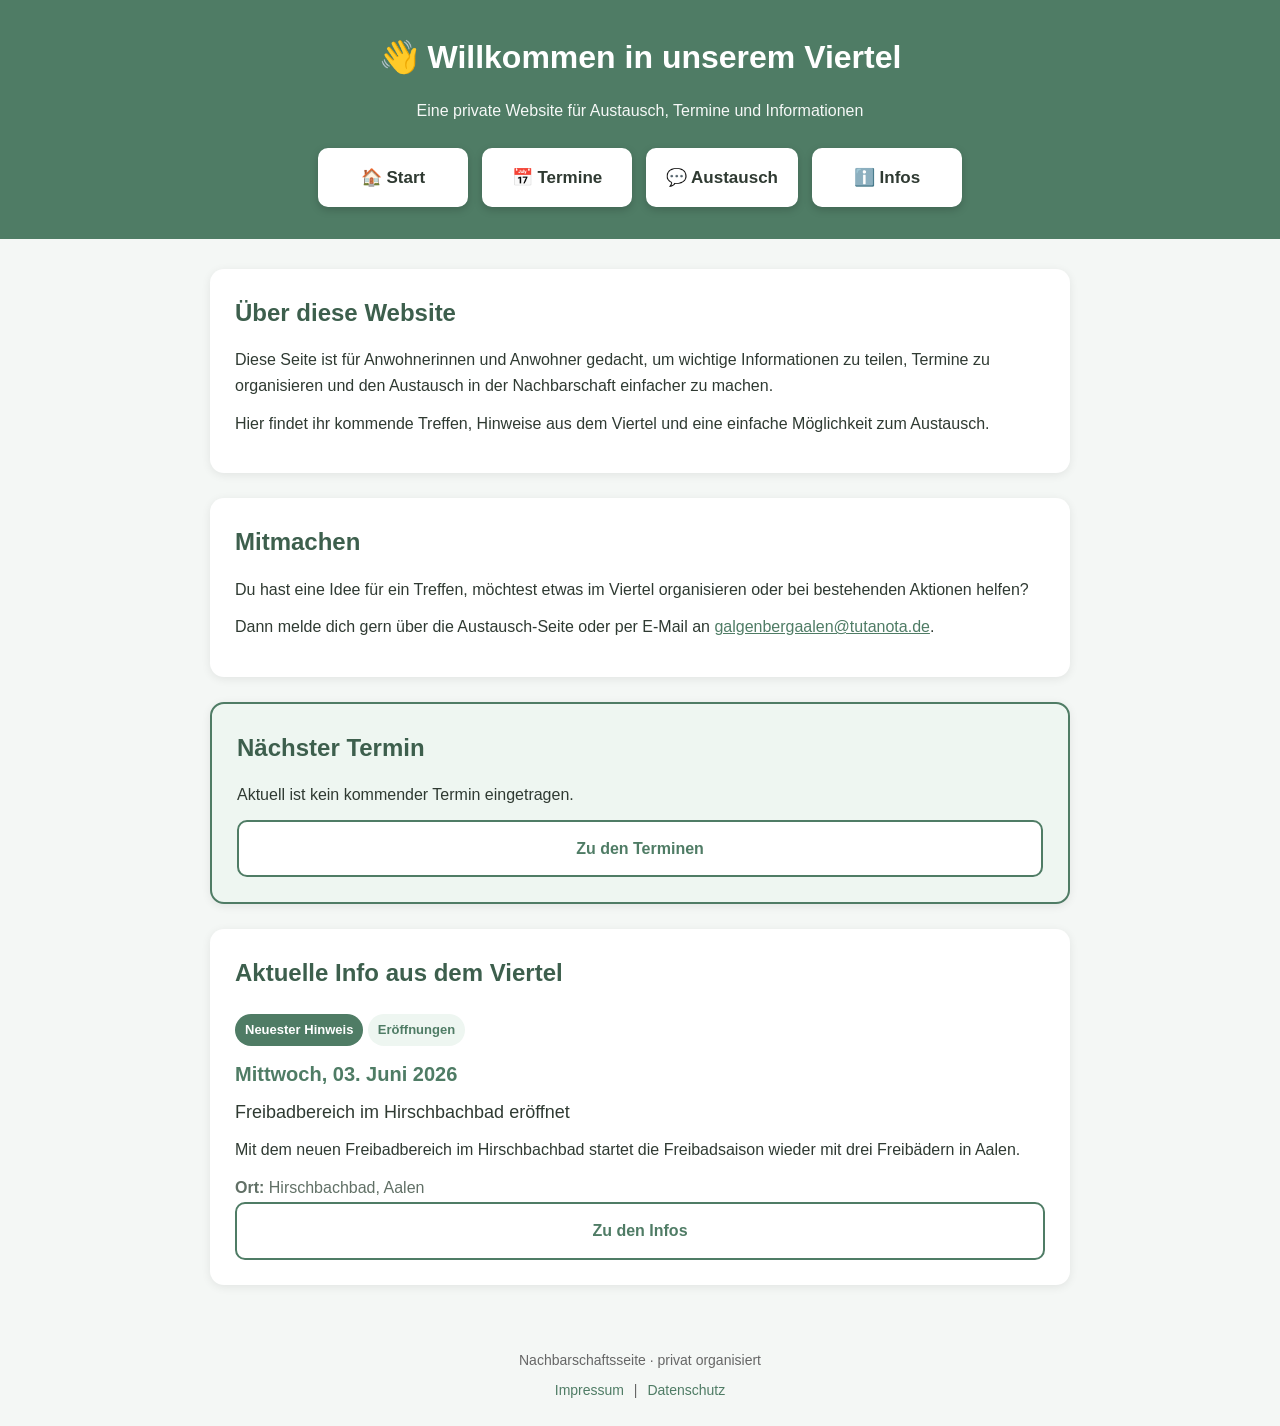
==== commit a024509d: "Update index.html" ====
--- a/index.html
+++ b/index.html
@@ -20,6 +20,7 @@
 
     <nav class="header-nav" aria-label="Hauptnavigation">
       <ul class="header-button-list">
+        <li><a href="index.html" class="header-link-button">🏠 Start</a></li>
         <li><a href="events.html" class="header-link-button">📅 Termine</a></li>
         <li><a href="austausch.html" class="header-link-button">💬 Austausch</a></li>
         <li><a href="infos.html" class="header-link-button">ℹ️ Infos</a></li>
@@ -47,7 +48,7 @@
       </p>
       <p>
         Dann melde dich gern über die Austausch-Seite oder per E-Mail an
-        <a href="mailto:info@galgenberg-aalen.de">info@galgenberg-aalen.de</a>.
+        <span data-contact-email></span>.
       </p>
     </article>
 
@@ -69,10 +70,11 @@
 
   </main>
 
-  <footer id="site-footer" class="site-footer"></footer>
+  <div id="site-footer"></div>
 
   <script src="events-data.js"></script>
   <script src="infos-data.js"></script>
+  <script src="contact.js"></script>
   <script src="footer-include.js"></script>
 
   <script>
@@ -192,5 +194,11 @@
     renderLatestInfo();
   </script>
 
+  <script
+    data-goatcounter="https://galgenbergaalen.goatcounter.com/count"
+    async
+    src="//gc.zgo.at/count.js"
+  ></script>
+
 </body>
 </html>
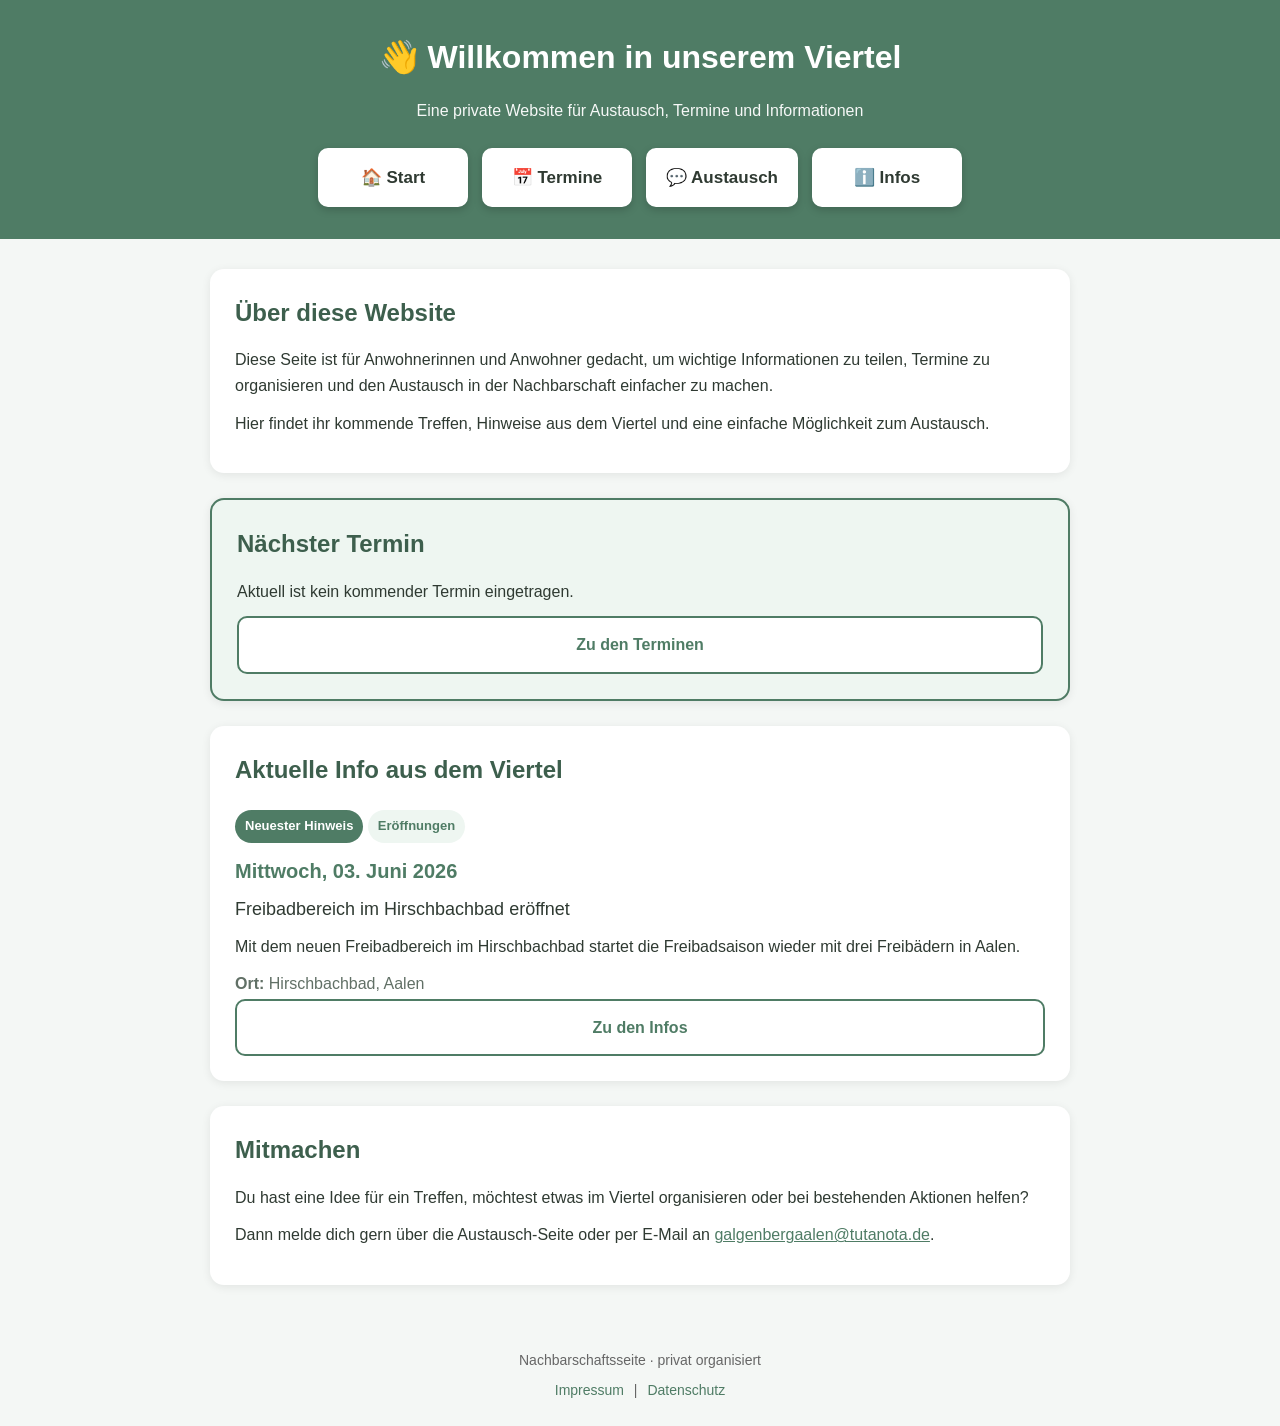
==== commit 997c8cf4: "Reintroduce 'Mitmachen' section in index.html" ====
--- a/index.html
+++ b/index.html
@@ -41,17 +41,6 @@
       </p>
     </article>
 
-    <article class="box">
-      <h2>Mitmachen</h2>
-      <p>
-        Du hast eine Idee für ein Treffen, möchtest etwas im Viertel organisieren oder bei bestehenden Aktionen helfen?
-      </p>
-      <p>
-        Dann melde dich gern über die Austausch-Seite oder per E-Mail an
-        <span data-contact-email></span>.
-      </p>
-    </article>
-
     <article class="box highlight-box" id="nextEventBox">
       <h2>Nächster Termin</h2>
       <div id="nextEventContent">
@@ -66,6 +55,17 @@
         <p>Wird geladen ...</p>
       </div>
       <a class="link-button" href="infos.html">Zu den Infos</a>
+    </article>
+
+    <article class="box">
+      <h2>Mitmachen</h2>
+      <p>
+        Du hast eine Idee für ein Treffen, möchtest etwas im Viertel organisieren oder bei bestehenden Aktionen helfen?
+      </p>
+      <p>
+        Dann melde dich gern über die Austausch-Seite oder per E-Mail an
+        <span data-contact-email></span>.
+      </p>
     </article>
 
   </main>
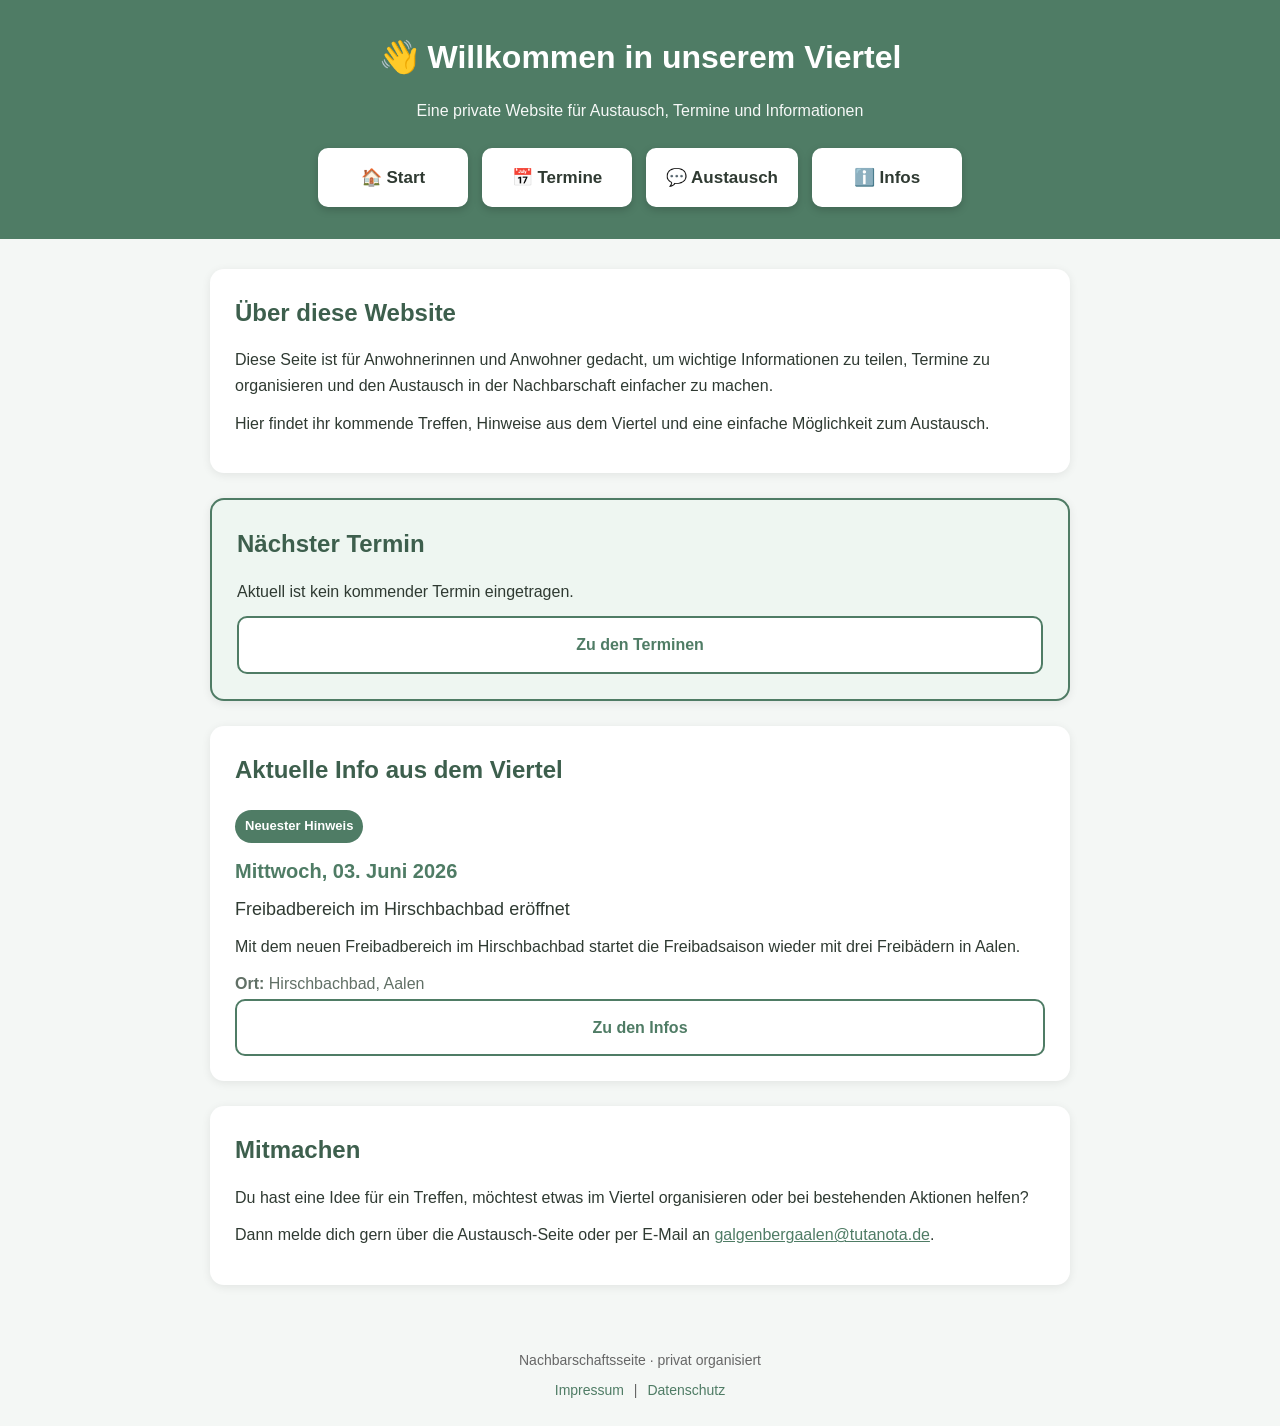
==== commit 87e4c227: "Refactor renderLatestInfo function for clarity" ====
--- a/index.html
+++ b/index.html
@@ -168,27 +168,26 @@
     }
 
     function renderLatestInfo() {
-      const container = document.getElementById("latestInfoContent");
-      const latestInfo = getLatestInfo();
-
-      if (!latestInfo) {
-        container.innerHTML = `
-          <p>Aktuell ist keine Info eingetragen.</p>
-        `;
-        return;
-      }
-
-      container.innerHTML = `
-        <a href="infos.html" class="info-teaser-link">
-          <p class="info-status">Neuester Hinweis</p>
-          <p class="info-category">${latestInfo.category}</p>
-          <p class="info-date">${formatDate(latestInfo.date)}</p>
-          <p class="info-title">${latestInfo.title}</p>
-          <p>${latestInfo.shortText}</p>
-          <p class="muted-text"><strong>Ort:</strong> ${latestInfo.location}</p>
-        </a>
-      `;
-    }
+  const container = document.getElementById("latestInfoContent");
+  const latestInfo = getLatestInfo();
+
+  if (!latestInfo) {
+    container.innerHTML = `
+      <p>Aktuell ist keine Info eingetragen.</p>
+    `;
+    return;
+  }
+
+  container.innerHTML = `
+    <a href="infos.html" class="info-teaser-link">
+      <p class="info-status">Neuester Hinweis</p>
+      <p class="info-date">${formatDate(latestInfo.date)}</p>
+      <p class="info-title">${latestInfo.title}</p>
+      <p>${latestInfo.shortText}</p>
+      <p class="muted-text"><strong>Ort:</strong> ${latestInfo.location}</p>
+    </a>
+  `;
+}
 
     renderNextEvent();
     renderLatestInfo();
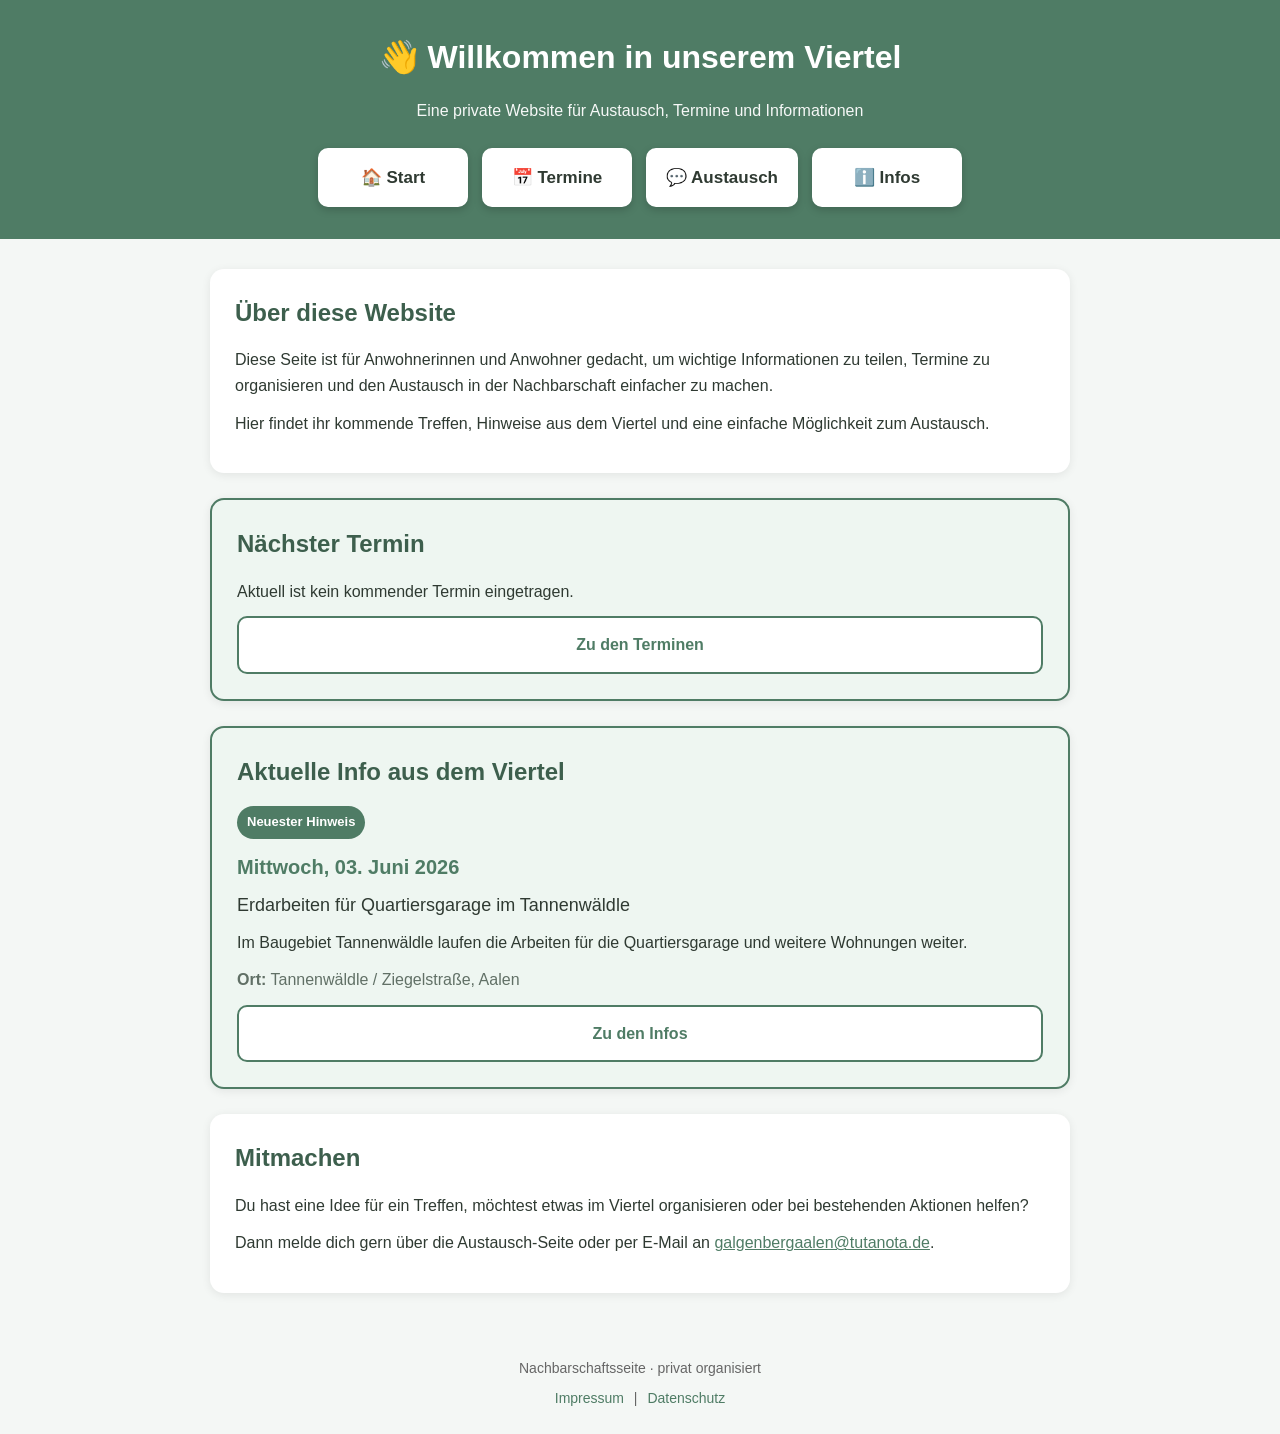
==== commit ca5fac7c: "Refactor latest info rendering and sorting logic" ====
--- a/index.html
+++ b/index.html
@@ -49,7 +49,7 @@
       <a class="link-button" href="events.html">Zu den Terminen</a>
     </article>
 
-    <article class="box" id="latestInfoBox">
+    <article class="box highlight-box" id="latestInfoBox">
       <h2>Aktuelle Info aus dem Viertel</h2>
       <div id="latestInfoContent">
         <p>Wird geladen ...</p>
@@ -112,6 +112,7 @@
           if (a.date === b.date) {
             return a.startTime.localeCompare(b.startTime);
           }
+
           return a.date.localeCompare(b.date);
         })[0];
     }
@@ -164,30 +165,34 @@
     function getLatestInfo() {
       return infos
         .slice()
-        .sort((a, b) => b.date.localeCompare(a.date))[0];
+        .sort((a, b) => {
+          if (a.date === b.date) {
+            return a.title.localeCompare(b.title);
+          }
+
+          return b.date.localeCompare(a.date);
+        })[0];
     }
 
     function renderLatestInfo() {
-  const container = document.getElementById("latestInfoContent");
-  const latestInfo = getLatestInfo();
-
-  if (!latestInfo) {
-    container.innerHTML = `
-      <p>Aktuell ist keine Info eingetragen.</p>
-    `;
-    return;
-  }
-
-  container.innerHTML = `
-    <a href="infos.html" class="info-teaser-link">
-      <p class="info-status">Neuester Hinweis</p>
-      <p class="info-date">${formatDate(latestInfo.date)}</p>
-      <p class="info-title">${latestInfo.title}</p>
-      <p>${latestInfo.shortText}</p>
-      <p class="muted-text"><strong>Ort:</strong> ${latestInfo.location}</p>
-    </a>
-  `;
-}
+      const container = document.getElementById("latestInfoContent");
+      const latestInfo = getLatestInfo();
+
+      if (!latestInfo) {
+        container.innerHTML = `
+          <p>Aktuell ist keine Info eingetragen.</p>
+        `;
+        return;
+      }
+
+      container.innerHTML = `
+        <p class="info-status">Neuester Hinweis</p>
+        <p class="info-date">${formatDate(latestInfo.date)}</p>
+        <p class="info-title">${latestInfo.title}</p>
+        <p>${latestInfo.shortText}</p>
+        <p class="muted-text"><strong>Ort:</strong> ${latestInfo.location}</p>
+      `;
+    }
 
     renderNextEvent();
     renderLatestInfo();
